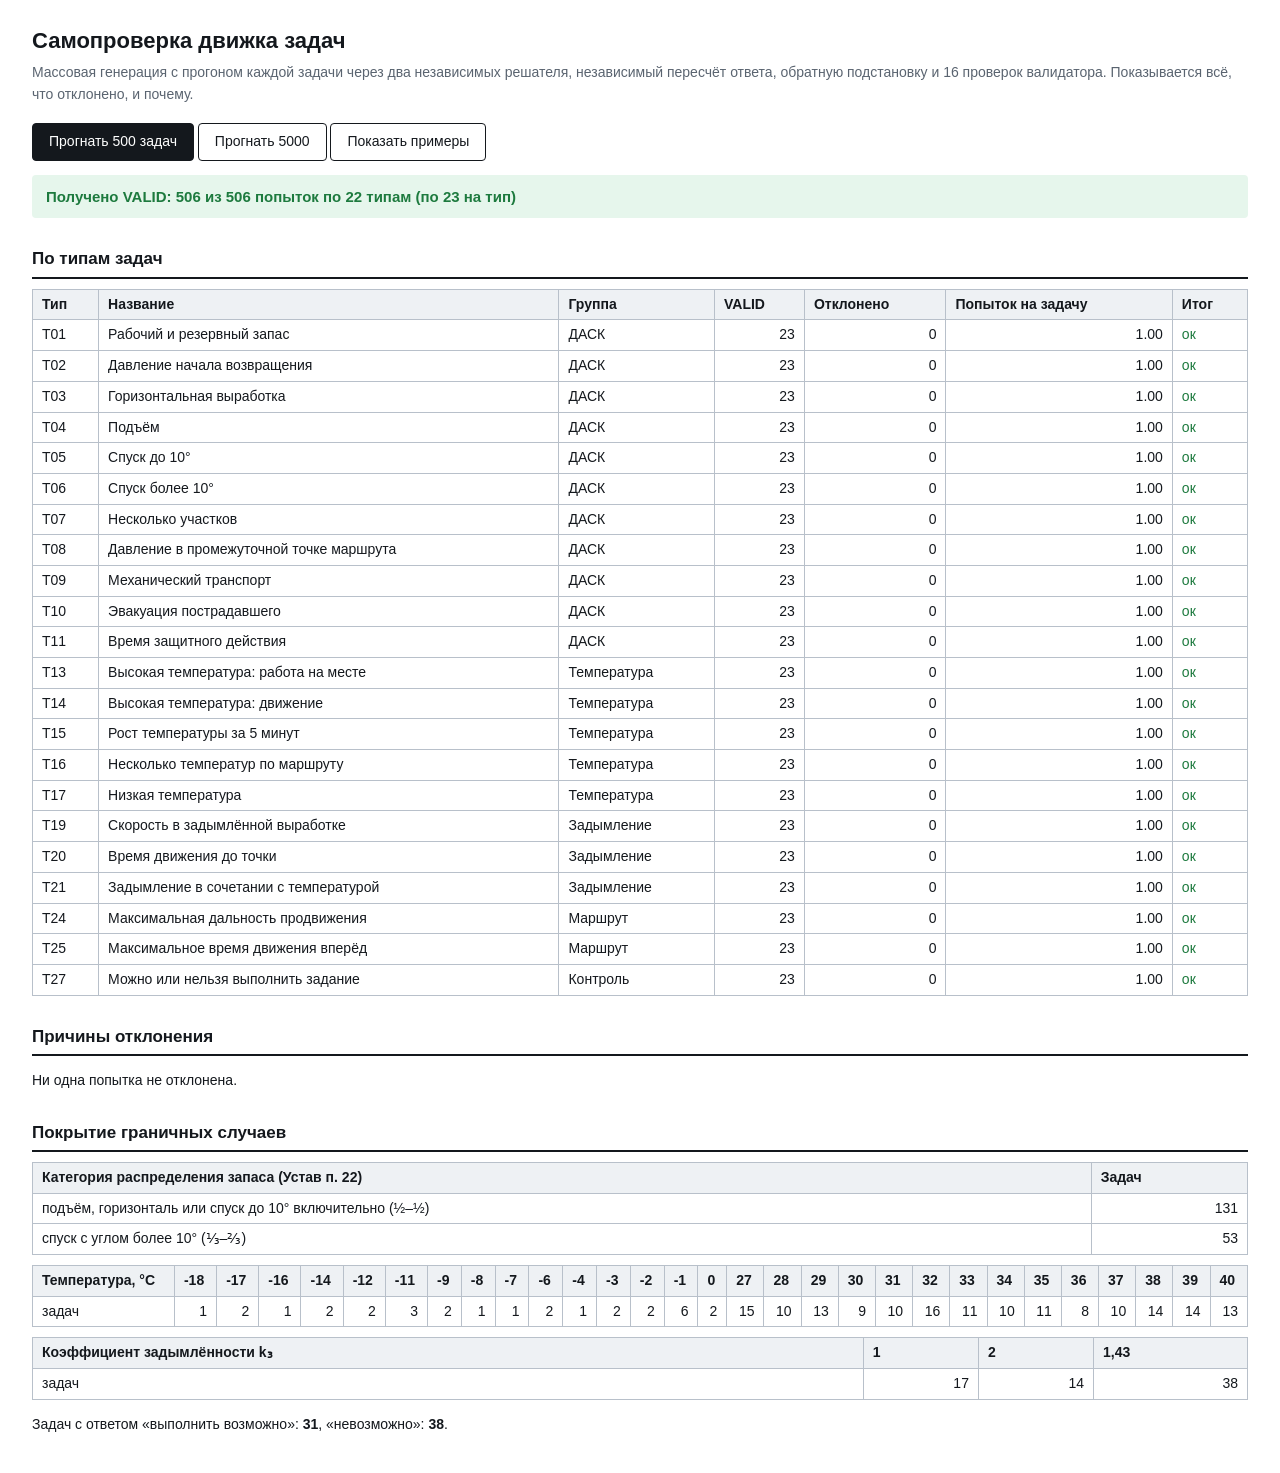
==== check-engine.html @ 29bbd857 "Версия 1.13.0: билеты ВГК — тесты и аттестация спасателей на ГСР - банк билетов ВГК: 10 билетов по 2" ====
<!DOCTYPE html>
<html lang="ru">
<head>
<meta charset="utf-8">
<title>Самопроверка движка задач — ПОГСВ АСС</title>
<style>
  :root { color-scheme: light; }
  body { font: 14px/1.55 "Segoe UI", Arial, sans-serif; margin: 0; padding: 24px 32px; background: #fff; color: #14181d; }
  h1 { font-size: 22px; margin: 0 0 4px; }
  h2 { font-size: 17px; margin: 28px 0 8px; padding-bottom: 4px; border-bottom: 2px solid #14181d; }
  .sub { color: #5a6470; margin: 0 0 18px; }
  button { font: inherit; padding: 7px 16px; border: 1px solid #14181d; background: #14181d; color: #fff; border-radius: 4px; cursor: pointer; }
  button.ghost { background: #fff; color: #14181d; }
  table { border-collapse: collapse; margin: 10px 0; width: 100%; font-variant-numeric: tabular-nums; }
  th, td { border: 1px solid #b8c0ca; padding: 4px 9px; text-align: left; vertical-align: top; }
  th { background: #eef1f4; }
  td.num { text-align: right; }
  .summary { font-size: 15px; font-weight: 700; padding: 10px 14px; margin: 12px 0; border-radius: 4px; }
  .summary.ok { background: #e6f6ec; color: #1d7a3e; }
  .summary.bad { background: #fdeaea; color: #c02020; }
  .pass { color: #1d7a3e; } .fail { color: #c02020; font-weight: 700; }
  .sample { border: 1px solid #d4dae1; border-radius: 6px; padding: 12px 16px; margin: 10px 0; }
  .sample h3 { margin: 0 0 6px; font-size: 14px; }
  .sample .q { margin: 6px 0; }
  .sample ol { margin: 6px 0; padding-left: 22px; }
  .sample li { font-size: 13px; color: #38414c; }
  .ans { font-weight: 700; }
  .scheme { max-width: 100%; height: auto; color: #14181d; }
  .scheme-route { stroke: #c05a12; stroke-width: 3; }
  .scheme-node { fill: #14181d; }
  .scheme-node.is-base { fill: #1d7a3e; }
  .scheme-node.is-target { fill: #c02020; }
  .scheme-len { font: 600 13px "Segoe UI", Arial; fill: #14181d; }
  .scheme-angle { font: 12px "Segoe UI", Arial; fill: #5a6470; }
  .scheme-node-label { font: 12px "Segoe UI", Arial; fill: #38414c; }
  code { background: #f1f3f6; padding: 1px 4px; border-radius: 3px; font-size: 12.5px; }
</style>
</head>
<body>

<h1>Самопроверка движка задач</h1>
<p class="sub">Массовая генерация с прогоном каждой задачи через два независимых решателя, независимый пересчёт ответа, обратную подстановку и <span id="checkCount">все</span> проверок валидатора. Показывается всё, что отклонено, и почему.</p>

<p>
  <button id="run">Прогнать 500 задач</button>
  <button id="run5k" class="ghost">Прогнать 5000</button>
  <button id="samples" class="ghost">Показать примеры</button>
</p>

<div id="out"></div>

<script src="app/config.js?v=1.13.0"></script>
<script src="app/data/normative/sources.js?v=1.13.0"></script>
<script src="app/data/normative/ustav-251.js?v=1.13.0"></script>
<script src="app/data/normative/fnp-520-app6.js?v=1.13.0"></script>
<script src="app/data/normative/fnp-520-app7.js?v=1.13.0"></script>
<script src="app/data/normative/apparatus.js?v=1.13.0"></script>
<script src="app/data/tasks/types.js?v=1.13.0"></script>
<script src="app/data/tasks/ranges.js?v=1.13.0"></script>
<script src="app/engine/rng.js?v=1.13.0"></script>
<script src="app/engine/units.js?v=1.13.0"></script>
<script src="app/engine/solvers/dask.js?v=1.13.0"></script>
<script src="app/engine/solvers/thermal.js?v=1.13.0"></script>
<script src="app/engine/solvers/smoke.js?v=1.13.0"></script>
<script src="app/engine/scheme.js?v=1.13.0"></script>
<script src="app/engine/generator.js?v=1.13.0"></script>
<script src="app/engine/validator.js?v=1.13.0"></script>
<script src="app/engine/pipeline.js?v=1.13.0"></script>
<script>
(function () {
  'use strict';
  var out = document.getElementById('out');
  var G = VGSCH.engine.generator;
  var V = VGSCH.engine.validator;
  var P = VGSCH.engine.pipeline;
  var T = VGSCH.data.taskTypes;
  var U = VGSCH.engine.units;

  function esc(s) { return String(s).replace(/&/g, '&amp;').replace(/</g, '&lt;'); }

  function run(total) {
    out.innerHTML = '';
    var implemented = G.implementedTypes().filter(function (id) {
      var t = T.byId(id); return t && t.status === 'ENABLED';
    });
    var perType = Math.max(1, Math.round(total / implemented.length));

    var stats = {};
    var reasons = {};
    var coverage = { angleCategory: {}, tempRow: {}, k3: {}, feasible: { yes: 0, no: 0 } };
    var errors = [];

    implemented.forEach(function (id) {
      stats[id] = { valid: 0, rejected: 0, attempts: 0, failed: 0 };
      for (var i = 0; i < perType; i++) {
        try {
          var r = P.produceType(id, VGSCH.engine.rng.freshSeed());
          stats[id].valid++;
          stats[id].attempts += r.attempts;
          stats[id].rejected += r.rejected.length;
          r.rejected.forEach(function (rj) {
            var key = rj.reason.split(':')[0];
            reasons[key] = (reasons[key] || 0) + 1;
          });
          record(coverage, r.task);
        } catch (e) {
          stats[id].failed++;
          errors.push(id + ': ' + e.message);
        }
      }
    });

    render(stats, reasons, coverage, errors, implemented, perType);
  }

  function record(cov, task) {
    if (task.solved) {
      var c = task.solved.primary.allocation.category;
      cov.angleCategory[c] = (cov.angleCategory[c] || 0) + 1;
    }
    if (task.inputs.temperaturesC) {
      task.inputs.temperaturesC.forEach(function (t) {
        cov.tempRow[t] = (cov.tempRow[t] || 0) + 1;
      });
    }
    if (task.inputs.visibilityM !== undefined) {
      var k = VGSCH.normative.fnp520app7.smokeCoefficient(task.inputs.visibilityM).value;
      cov.k3[k] = (cov.k3[k] || 0) + 1;
    }
    if (task.answer.type === 'boolean') {
      cov.feasible[task.answer.value ? 'yes' : 'no']++;
    }
  }

  function render(stats, reasons, cov, errors, implemented, perType) {
    var totalValid = 0, totalFailed = 0, totalRejected = 0;
    Object.keys(stats).forEach(function (k) {
      totalValid += stats[k].valid; totalFailed += stats[k].failed; totalRejected += stats[k].rejected;
    });

    var bad = totalFailed > 0 || errors.length > 0;
    out.insertAdjacentHTML('beforeend',
      '<div class="summary ' + (bad ? 'bad' : 'ok') + '">' +
      (bad ? 'Не удалось построить задач: ' + totalFailed
           : 'Получено VALID: ' + totalValid + ' из ' + totalValid + ' попыток по ' +
             implemented.length + ' типам (по ' + perType + ' на тип)') +
      '</div>');

    out.insertAdjacentHTML('beforeend', '<h2>По типам задач</h2>');
    var rows = implemented.map(function (id) {
      var s = stats[id], t = T.byId(id);
      var avg = s.valid ? (s.attempts / s.valid).toFixed(2) : '—';
      return '<tr><td>' + id + '</td><td>' + esc(t.title) + '</td><td>' + esc(t.group) + '</td>' +
             '<td class="num">' + s.valid + '</td>' +
             '<td class="num">' + s.rejected + '</td>' +
             '<td class="num">' + avg + '</td>' +
             '<td class="' + (s.failed ? 'fail' : 'pass') + '">' + (s.failed ? 'отказов: ' + s.failed : 'ок') + '</td></tr>';
    }).join('');
    out.insertAdjacentHTML('beforeend',
      '<table><tr><th>Тип</th><th>Название</th><th>Группа</th><th>VALID</th>' +
      '<th>Отклонено</th><th>Попыток на задачу</th><th>Итог</th></tr>' + rows + '</table>');

    out.insertAdjacentHTML('beforeend', '<h2>Причины отклонения</h2>');
    var rk = Object.keys(reasons).sort(function (a, b) { return reasons[b] - reasons[a]; });
    out.insertAdjacentHTML('beforeend', rk.length
      ? '<table><tr><th>Проверка</th><th>Отклонено</th></tr>' +
        rk.map(function (k) { return '<tr><td>' + esc(k) + '</td><td class="num">' + reasons[k] + '</td></tr>'; }).join('') +
        '</table>'
      : '<p>Ни одна попытка не отклонена.</p>');

    out.insertAdjacentHTML('beforeend', '<h2>Покрытие граничных случаев</h2>');
    var catNames = {
      half_half: 'подъём, горизонталь или спуск до 10° включительно (½–½)',
      third_two_thirds: 'спуск с углом более 10° (⅓–⅔)'
    };
    out.insertAdjacentHTML('beforeend',
      '<table><tr><th>Категория распределения запаса (Устав п. 22)</th><th>Задач</th></tr>' +
      Object.keys(cov.angleCategory).map(function (k) {
        return '<tr><td>' + esc(catNames[k] || k) + '</td><td class="num">' + cov.angleCategory[k] + '</td></tr>';
      }).join('') + '</table>');

    var tempKeys = Object.keys(cov.tempRow).map(Number).sort(function (a, b) { return a - b; });
    out.insertAdjacentHTML('beforeend',
      '<table><tr><th>Температура, °C</th>' + tempKeys.map(function (k) { return '<th>' + k + '</th>'; }).join('') + '</tr>' +
      '<tr><td>задач</td>' + tempKeys.map(function (k) { return '<td class="num">' + cov.tempRow[k] + '</td>'; }).join('') + '</tr></table>');

    var kKeys = Object.keys(cov.k3);
    out.insertAdjacentHTML('beforeend',
      '<table><tr><th>Коэффициент задымлённости k₃</th>' + kKeys.map(function (k) { return '<th>' + String(k).replace('.', ',') + '</th>'; }).join('') + '</tr>' +
      '<tr><td>задач</td>' + kKeys.map(function (k) { return '<td class="num">' + cov.k3[k] + '</td>'; }).join('') + '</tr></table>');

    out.insertAdjacentHTML('beforeend',
      '<p>Задач с ответом «выполнить возможно»: <b>' + cov.feasible.yes +
      '</b>, «невозможно»: <b>' + cov.feasible.no + '</b>.</p>');

    if (errors.length) {
      out.insertAdjacentHTML('beforeend', '<h2>Отказы генерации</h2><ul>' +
        errors.slice(0, 20).map(function (e) { return '<li class="fail">' + esc(e) + '</li>'; }).join('') + '</ul>');
    }
  }

  function showSamples() {
    out.innerHTML = '<h2>Примеры задач</h2>';
    var implemented = G.implementedTypes().filter(function (id) {
      var t = T.byId(id); return t && t.status === 'ENABLED';
    });
    implemented.forEach(function (id) {
      var t;
      try { t = P.produceType(id, VGSCH.engine.rng.freshSeed()).task; }
      catch (e) { out.insertAdjacentHTML('beforeend', '<p class="fail">' + id + ': ' + esc(e.message) + '</p>'); return; }

      var ans = t.answer.type === 'numeric'
        ? U.fmt(t.answer.value, t.answer.decimals) + ' ' + t.answer.unit
        : t.answer.options.filter(function (o) { return o.value === t.answer.value; })[0].label;

      var html = '<div class="sample"><h3>' + t.task_id + ' · ' + esc(T.byId(id).title) +
                 ' · <span class="pass">' + t.validation.status + '</span></h3>' +
                 '<div class="q">' + esc(t.question) + '</div>';
      if (t.scheme && t.scheme.required) html += VGSCH.engine.scheme.render(t);
      html += '<div class="ans">Ответ: ' + esc(ans) + '</div><ol>' +
              t.solution_steps.map(function (s) {
                return '<li>' + esc(s.label) + ': ' + esc(s.value) +
                       (s.point ? ' <code>' + esc(s.point) + '</code>' : '') + '</li>';
              }).join('') + '</ol>' +
              '<div style="font-size:12px;color:#5a6470">Основание: ' +
              t.normative_basis.map(function (b) { return esc(b.document + ', ' + b.point); }).join('; ') +
              ' · seed ' + t.seed + '</div></div>';
      out.insertAdjacentHTML('beforeend', html);
    });
  }

  document.getElementById('checkCount').textContent = V.CHECKS.length;
  document.getElementById('run').onclick = function () { run(500); };
  document.getElementById('run5k').onclick = function () { run(5000); };
  document.getElementById('samples').onclick = showSamples;
  run(500);
})();
</script>
</body>
</html>
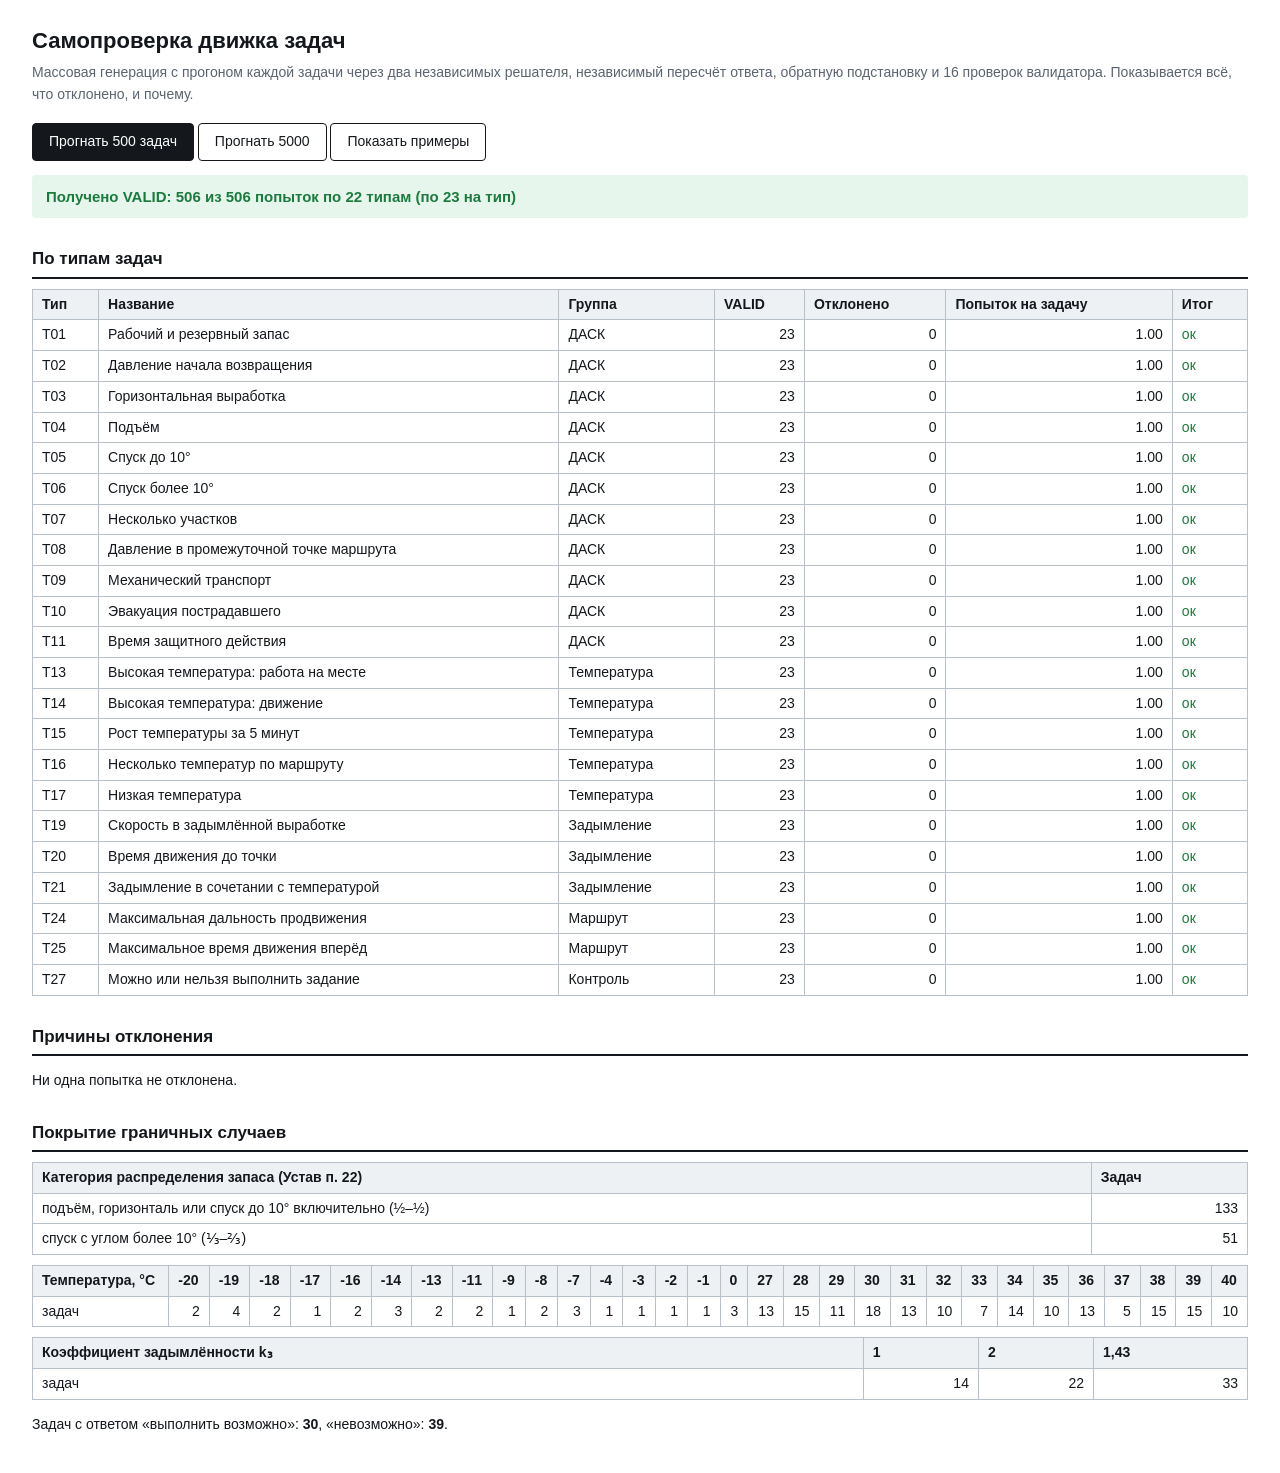
==== commit ffa391ba: "Версия 1.14.3: правки по списку — карточки, протокол, кнопки «назад» - на главной «Экзамен» и «Тесты" ====
--- a/check-engine.html
+++ b/check-engine.html
@@ -49,23 +49,23 @@
 
 <div id="out"></div>
 
-<script src="app/config.js?v=1.13.0"></script>
-<script src="app/data/normative/sources.js?v=1.13.0"></script>
-<script src="app/data/normative/ustav-251.js?v=1.13.0"></script>
-<script src="app/data/normative/fnp-520-app6.js?v=1.13.0"></script>
-<script src="app/data/normative/fnp-520-app7.js?v=1.13.0"></script>
-<script src="app/data/normative/apparatus.js?v=1.13.0"></script>
-<script src="app/data/tasks/types.js?v=1.13.0"></script>
-<script src="app/data/tasks/ranges.js?v=1.13.0"></script>
-<script src="app/engine/rng.js?v=1.13.0"></script>
-<script src="app/engine/units.js?v=1.13.0"></script>
-<script src="app/engine/solvers/dask.js?v=1.13.0"></script>
-<script src="app/engine/solvers/thermal.js?v=1.13.0"></script>
-<script src="app/engine/solvers/smoke.js?v=1.13.0"></script>
-<script src="app/engine/scheme.js?v=1.13.0"></script>
-<script src="app/engine/generator.js?v=1.13.0"></script>
-<script src="app/engine/validator.js?v=1.13.0"></script>
-<script src="app/engine/pipeline.js?v=1.13.0"></script>
+<script src="app/config.js?v=1.14.3"></script>
+<script src="app/data/normative/sources.js?v=1.14.3"></script>
+<script src="app/data/normative/ustav-251.js?v=1.14.3"></script>
+<script src="app/data/normative/fnp-520-app6.js?v=1.14.3"></script>
+<script src="app/data/normative/fnp-520-app7.js?v=1.14.3"></script>
+<script src="app/data/normative/apparatus.js?v=1.14.3"></script>
+<script src="app/data/tasks/types.js?v=1.14.3"></script>
+<script src="app/data/tasks/ranges.js?v=1.14.3"></script>
+<script src="app/engine/rng.js?v=1.14.3"></script>
+<script src="app/engine/units.js?v=1.14.3"></script>
+<script src="app/engine/solvers/dask.js?v=1.14.3"></script>
+<script src="app/engine/solvers/thermal.js?v=1.14.3"></script>
+<script src="app/engine/solvers/smoke.js?v=1.14.3"></script>
+<script src="app/engine/scheme.js?v=1.14.3"></script>
+<script src="app/engine/generator.js?v=1.14.3"></script>
+<script src="app/engine/validator.js?v=1.14.3"></script>
+<script src="app/engine/pipeline.js?v=1.14.3"></script>
 <script>
 (function () {
   'use strict';
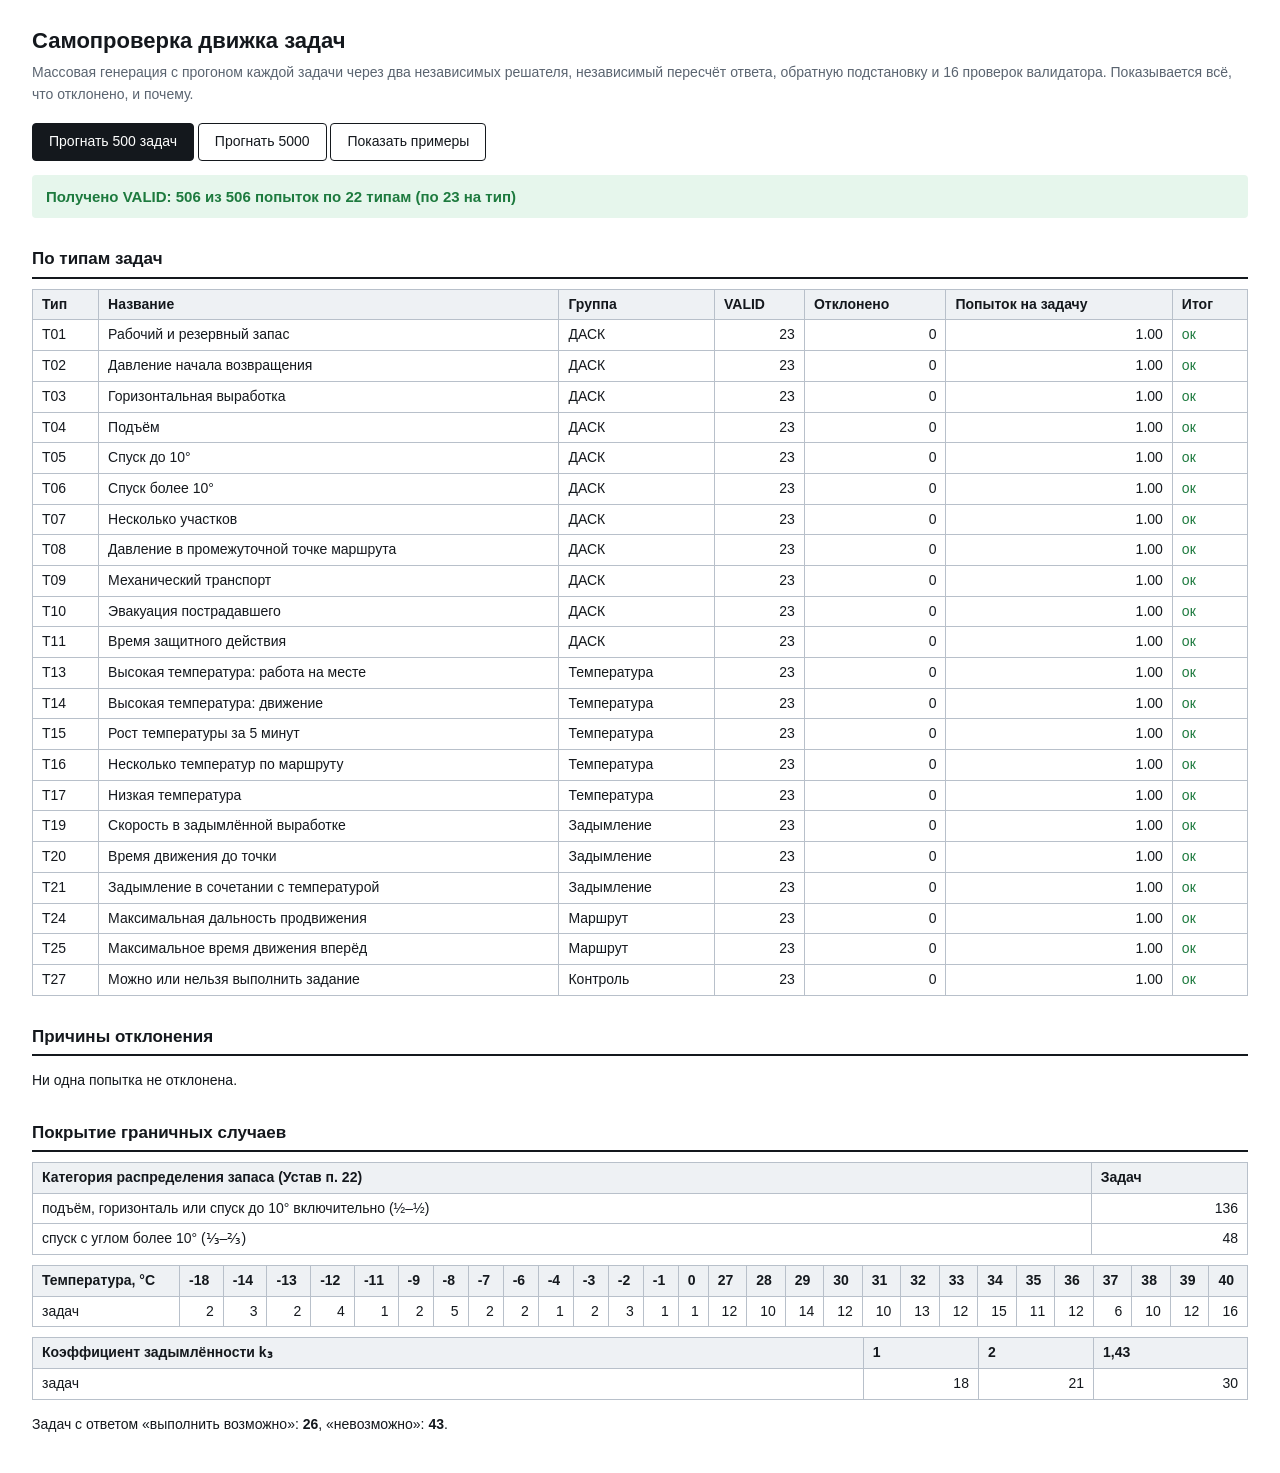
==== commit d6bc93e4: "Версия 1.15.3: вычитка банка вопросов ВГК Правка только орфографии, пунктуации и оформления. Смысл в" ====
--- a/check-engine.html
+++ b/check-engine.html
@@ -49,23 +49,23 @@
 
 <div id="out"></div>
 
-<script src="app/config.js?v=1.14.3"></script>
-<script src="app/data/normative/sources.js?v=1.14.3"></script>
-<script src="app/data/normative/ustav-251.js?v=1.14.3"></script>
-<script src="app/data/normative/fnp-520-app6.js?v=1.14.3"></script>
-<script src="app/data/normative/fnp-520-app7.js?v=1.14.3"></script>
-<script src="app/data/normative/apparatus.js?v=1.14.3"></script>
-<script src="app/data/tasks/types.js?v=1.14.3"></script>
-<script src="app/data/tasks/ranges.js?v=1.14.3"></script>
-<script src="app/engine/rng.js?v=1.14.3"></script>
-<script src="app/engine/units.js?v=1.14.3"></script>
-<script src="app/engine/solvers/dask.js?v=1.14.3"></script>
-<script src="app/engine/solvers/thermal.js?v=1.14.3"></script>
-<script src="app/engine/solvers/smoke.js?v=1.14.3"></script>
-<script src="app/engine/scheme.js?v=1.14.3"></script>
-<script src="app/engine/generator.js?v=1.14.3"></script>
-<script src="app/engine/validator.js?v=1.14.3"></script>
-<script src="app/engine/pipeline.js?v=1.14.3"></script>
+<script src="app/config.js?v=1.15.3"></script>
+<script src="app/data/normative/sources.js?v=1.15.3"></script>
+<script src="app/data/normative/ustav-251.js?v=1.15.3"></script>
+<script src="app/data/normative/fnp-520-app6.js?v=1.15.3"></script>
+<script src="app/data/normative/fnp-520-app7.js?v=1.15.3"></script>
+<script src="app/data/normative/apparatus.js?v=1.15.3"></script>
+<script src="app/data/tasks/types.js?v=1.15.3"></script>
+<script src="app/data/tasks/ranges.js?v=1.15.3"></script>
+<script src="app/engine/rng.js?v=1.15.3"></script>
+<script src="app/engine/units.js?v=1.15.3"></script>
+<script src="app/engine/solvers/dask.js?v=1.15.3"></script>
+<script src="app/engine/solvers/thermal.js?v=1.15.3"></script>
+<script src="app/engine/solvers/smoke.js?v=1.15.3"></script>
+<script src="app/engine/scheme.js?v=1.15.3"></script>
+<script src="app/engine/generator.js?v=1.15.3"></script>
+<script src="app/engine/validator.js?v=1.15.3"></script>
+<script src="app/engine/pipeline.js?v=1.15.3"></script>
 <script>
 (function () {
   'use strict';
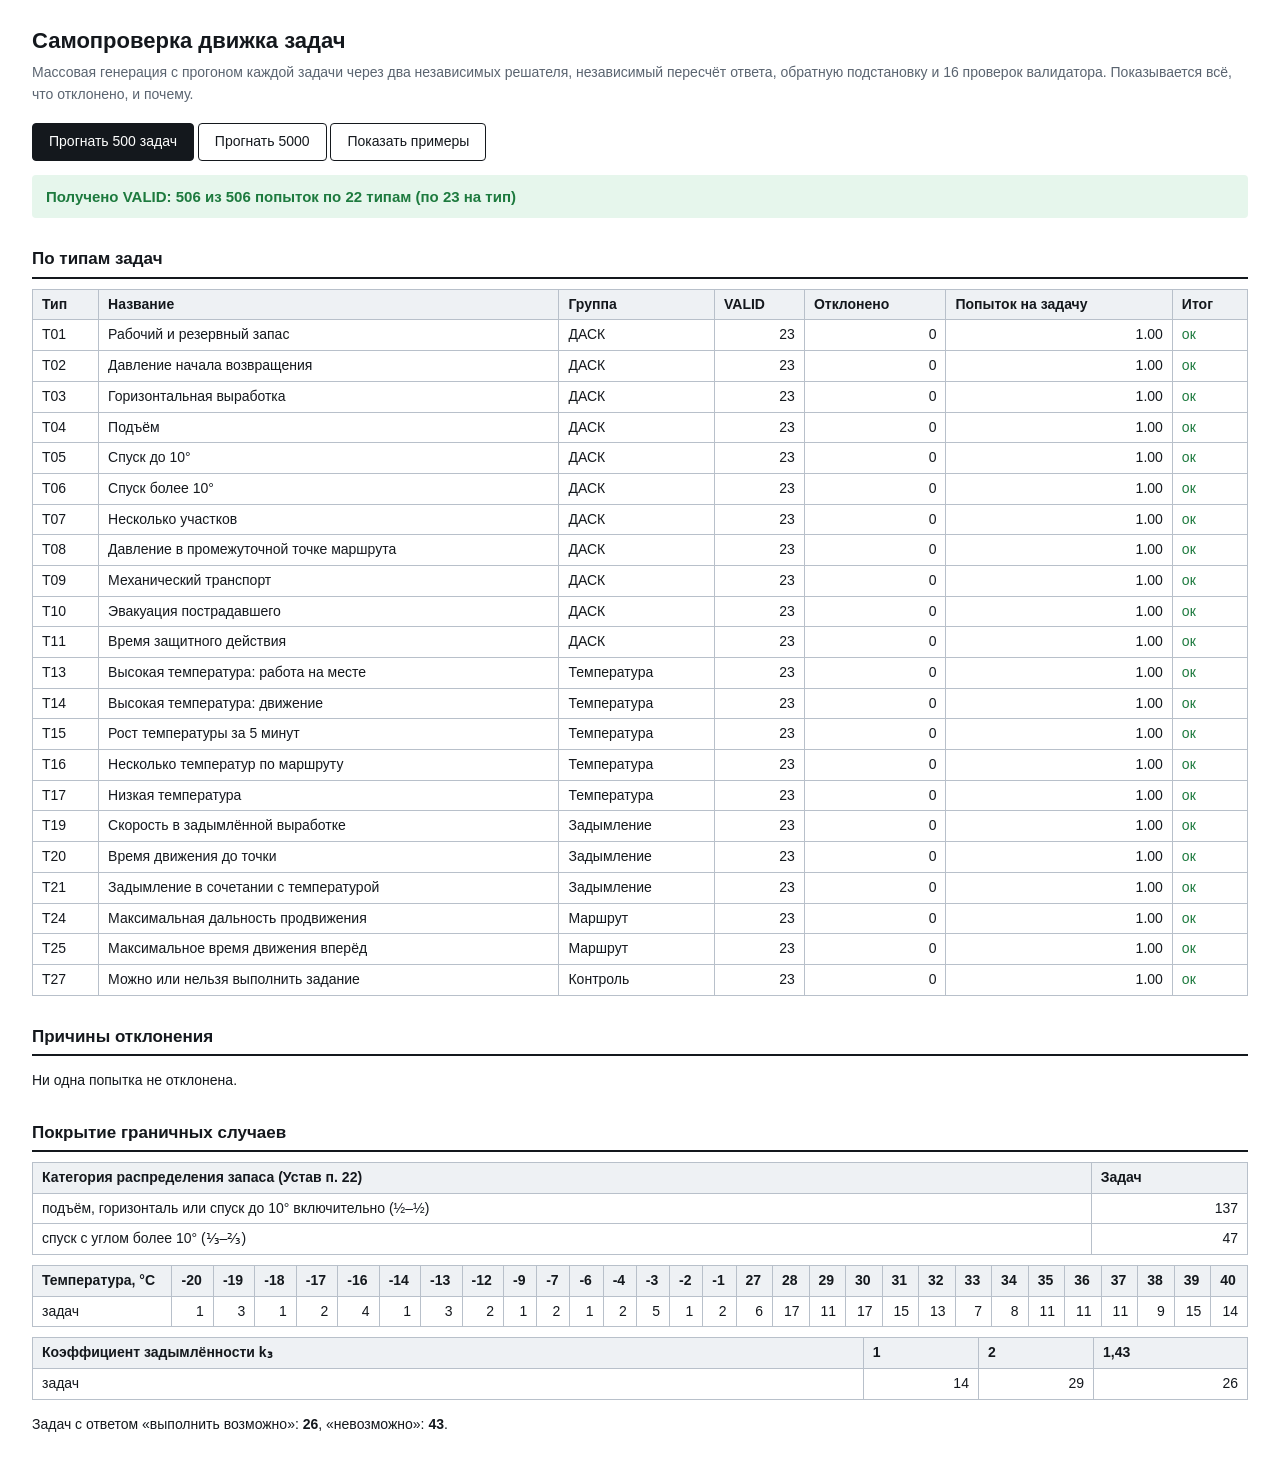
==== commit 2fb73d7c: "Версия 1.16.0: новая иконка, ускорение загрузки, подписи в протоколе - иконка приложения заменена на" ====
--- a/check-engine.html
+++ b/check-engine.html
@@ -49,23 +49,23 @@
 
 <div id="out"></div>
 
-<script src="app/config.js?v=1.15.3"></script>
-<script src="app/data/normative/sources.js?v=1.15.3"></script>
-<script src="app/data/normative/ustav-251.js?v=1.15.3"></script>
-<script src="app/data/normative/fnp-520-app6.js?v=1.15.3"></script>
-<script src="app/data/normative/fnp-520-app7.js?v=1.15.3"></script>
-<script src="app/data/normative/apparatus.js?v=1.15.3"></script>
-<script src="app/data/tasks/types.js?v=1.15.3"></script>
-<script src="app/data/tasks/ranges.js?v=1.15.3"></script>
-<script src="app/engine/rng.js?v=1.15.3"></script>
-<script src="app/engine/units.js?v=1.15.3"></script>
-<script src="app/engine/solvers/dask.js?v=1.15.3"></script>
-<script src="app/engine/solvers/thermal.js?v=1.15.3"></script>
-<script src="app/engine/solvers/smoke.js?v=1.15.3"></script>
-<script src="app/engine/scheme.js?v=1.15.3"></script>
-<script src="app/engine/generator.js?v=1.15.3"></script>
-<script src="app/engine/validator.js?v=1.15.3"></script>
-<script src="app/engine/pipeline.js?v=1.15.3"></script>
+<script src="app/config.js?v=1.16.0"></script>
+<script src="app/data/normative/sources.js?v=1.16.0"></script>
+<script src="app/data/normative/ustav-251.js?v=1.16.0"></script>
+<script src="app/data/normative/fnp-520-app6.js?v=1.16.0"></script>
+<script src="app/data/normative/fnp-520-app7.js?v=1.16.0"></script>
+<script src="app/data/normative/apparatus.js?v=1.16.0"></script>
+<script src="app/data/tasks/types.js?v=1.16.0"></script>
+<script src="app/data/tasks/ranges.js?v=1.16.0"></script>
+<script src="app/engine/rng.js?v=1.16.0"></script>
+<script src="app/engine/units.js?v=1.16.0"></script>
+<script src="app/engine/solvers/dask.js?v=1.16.0"></script>
+<script src="app/engine/solvers/thermal.js?v=1.16.0"></script>
+<script src="app/engine/solvers/smoke.js?v=1.16.0"></script>
+<script src="app/engine/scheme.js?v=1.16.0"></script>
+<script src="app/engine/generator.js?v=1.16.0"></script>
+<script src="app/engine/validator.js?v=1.16.0"></script>
+<script src="app/engine/pipeline.js?v=1.16.0"></script>
 <script>
 (function () {
   'use strict';
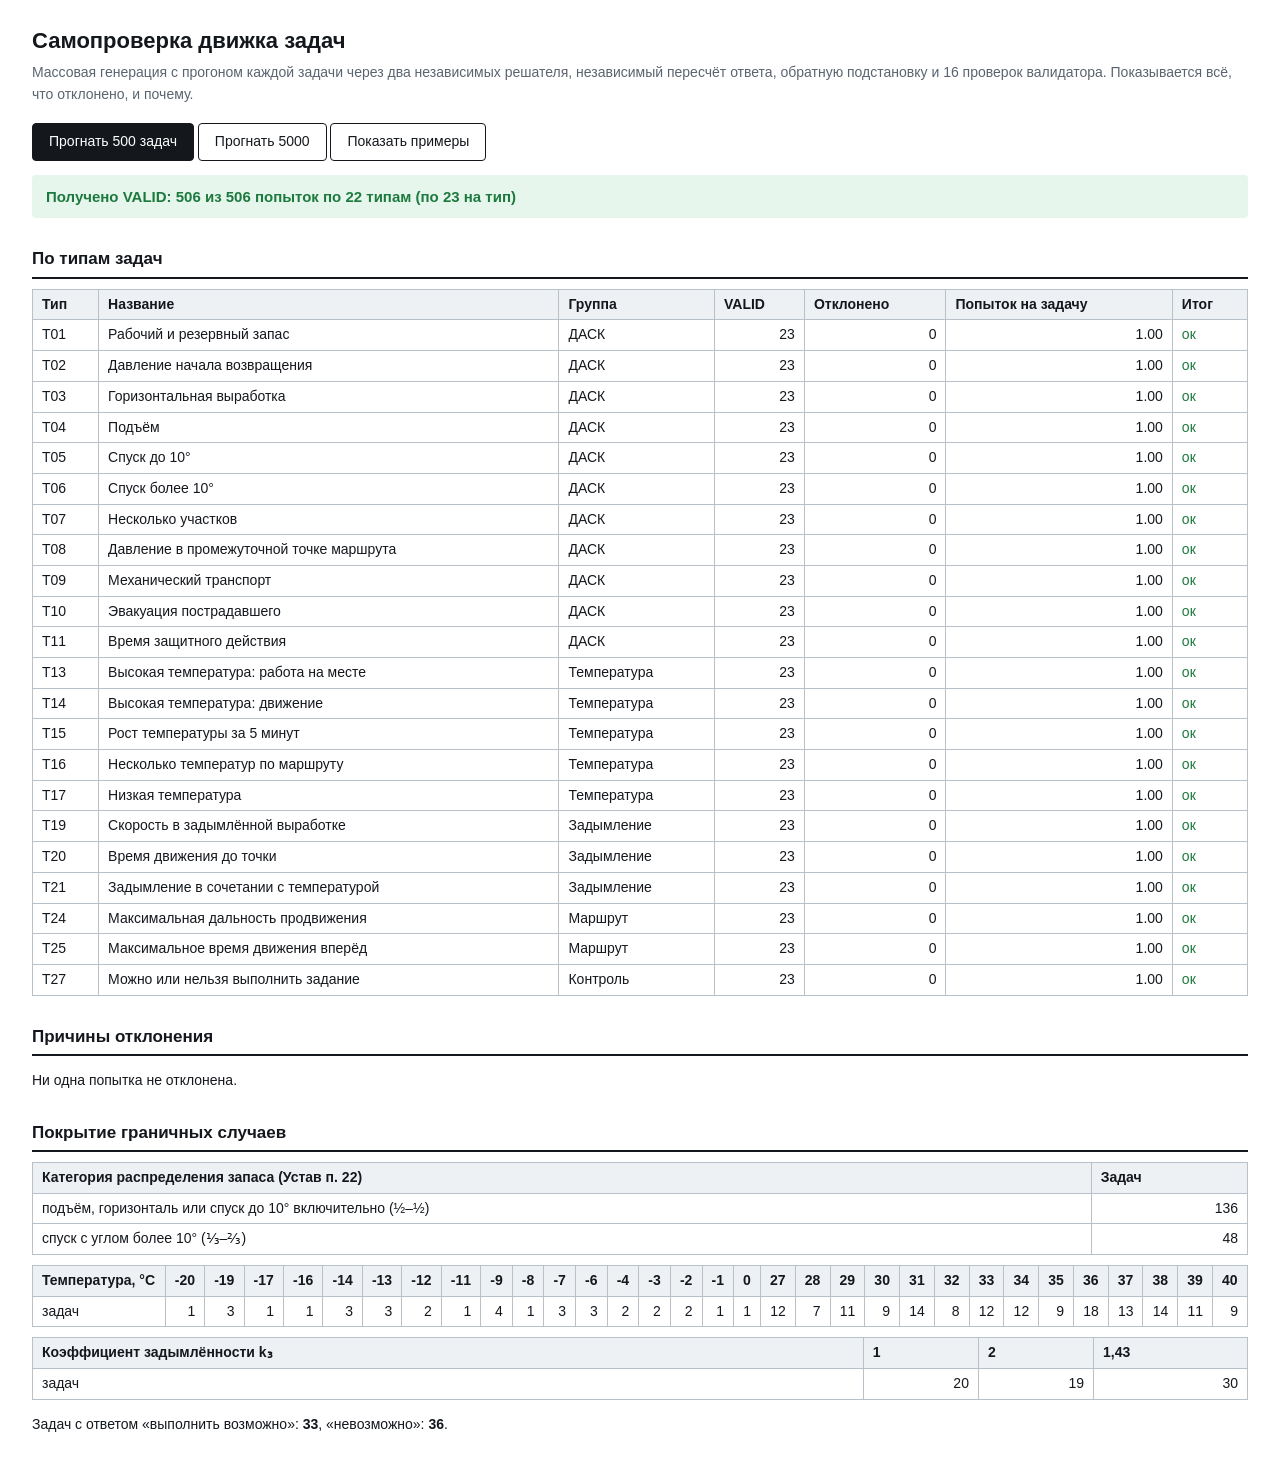
==== commit e6daf095: "Версия 1.16.2: согласованные правки верных ответов в билетах ВГК - В10-1 «Постоянная подача кислород" ====
--- a/check-engine.html
+++ b/check-engine.html
@@ -49,23 +49,23 @@
 
 <div id="out"></div>
 
-<script src="app/config.js?v=1.16.0"></script>
-<script src="app/data/normative/sources.js?v=1.16.0"></script>
-<script src="app/data/normative/ustav-251.js?v=1.16.0"></script>
-<script src="app/data/normative/fnp-520-app6.js?v=1.16.0"></script>
-<script src="app/data/normative/fnp-520-app7.js?v=1.16.0"></script>
-<script src="app/data/normative/apparatus.js?v=1.16.0"></script>
-<script src="app/data/tasks/types.js?v=1.16.0"></script>
-<script src="app/data/tasks/ranges.js?v=1.16.0"></script>
-<script src="app/engine/rng.js?v=1.16.0"></script>
-<script src="app/engine/units.js?v=1.16.0"></script>
-<script src="app/engine/solvers/dask.js?v=1.16.0"></script>
-<script src="app/engine/solvers/thermal.js?v=1.16.0"></script>
-<script src="app/engine/solvers/smoke.js?v=1.16.0"></script>
-<script src="app/engine/scheme.js?v=1.16.0"></script>
-<script src="app/engine/generator.js?v=1.16.0"></script>
-<script src="app/engine/validator.js?v=1.16.0"></script>
-<script src="app/engine/pipeline.js?v=1.16.0"></script>
+<script src="app/config.js?v=1.16.2"></script>
+<script src="app/data/normative/sources.js?v=1.16.2"></script>
+<script src="app/data/normative/ustav-251.js?v=1.16.2"></script>
+<script src="app/data/normative/fnp-520-app6.js?v=1.16.2"></script>
+<script src="app/data/normative/fnp-520-app7.js?v=1.16.2"></script>
+<script src="app/data/normative/apparatus.js?v=1.16.2"></script>
+<script src="app/data/tasks/types.js?v=1.16.2"></script>
+<script src="app/data/tasks/ranges.js?v=1.16.2"></script>
+<script src="app/engine/rng.js?v=1.16.2"></script>
+<script src="app/engine/units.js?v=1.16.2"></script>
+<script src="app/engine/solvers/dask.js?v=1.16.2"></script>
+<script src="app/engine/solvers/thermal.js?v=1.16.2"></script>
+<script src="app/engine/solvers/smoke.js?v=1.16.2"></script>
+<script src="app/engine/scheme.js?v=1.16.2"></script>
+<script src="app/engine/generator.js?v=1.16.2"></script>
+<script src="app/engine/validator.js?v=1.16.2"></script>
+<script src="app/engine/pipeline.js?v=1.16.2"></script>
 <script>
 (function () {
   'use strict';
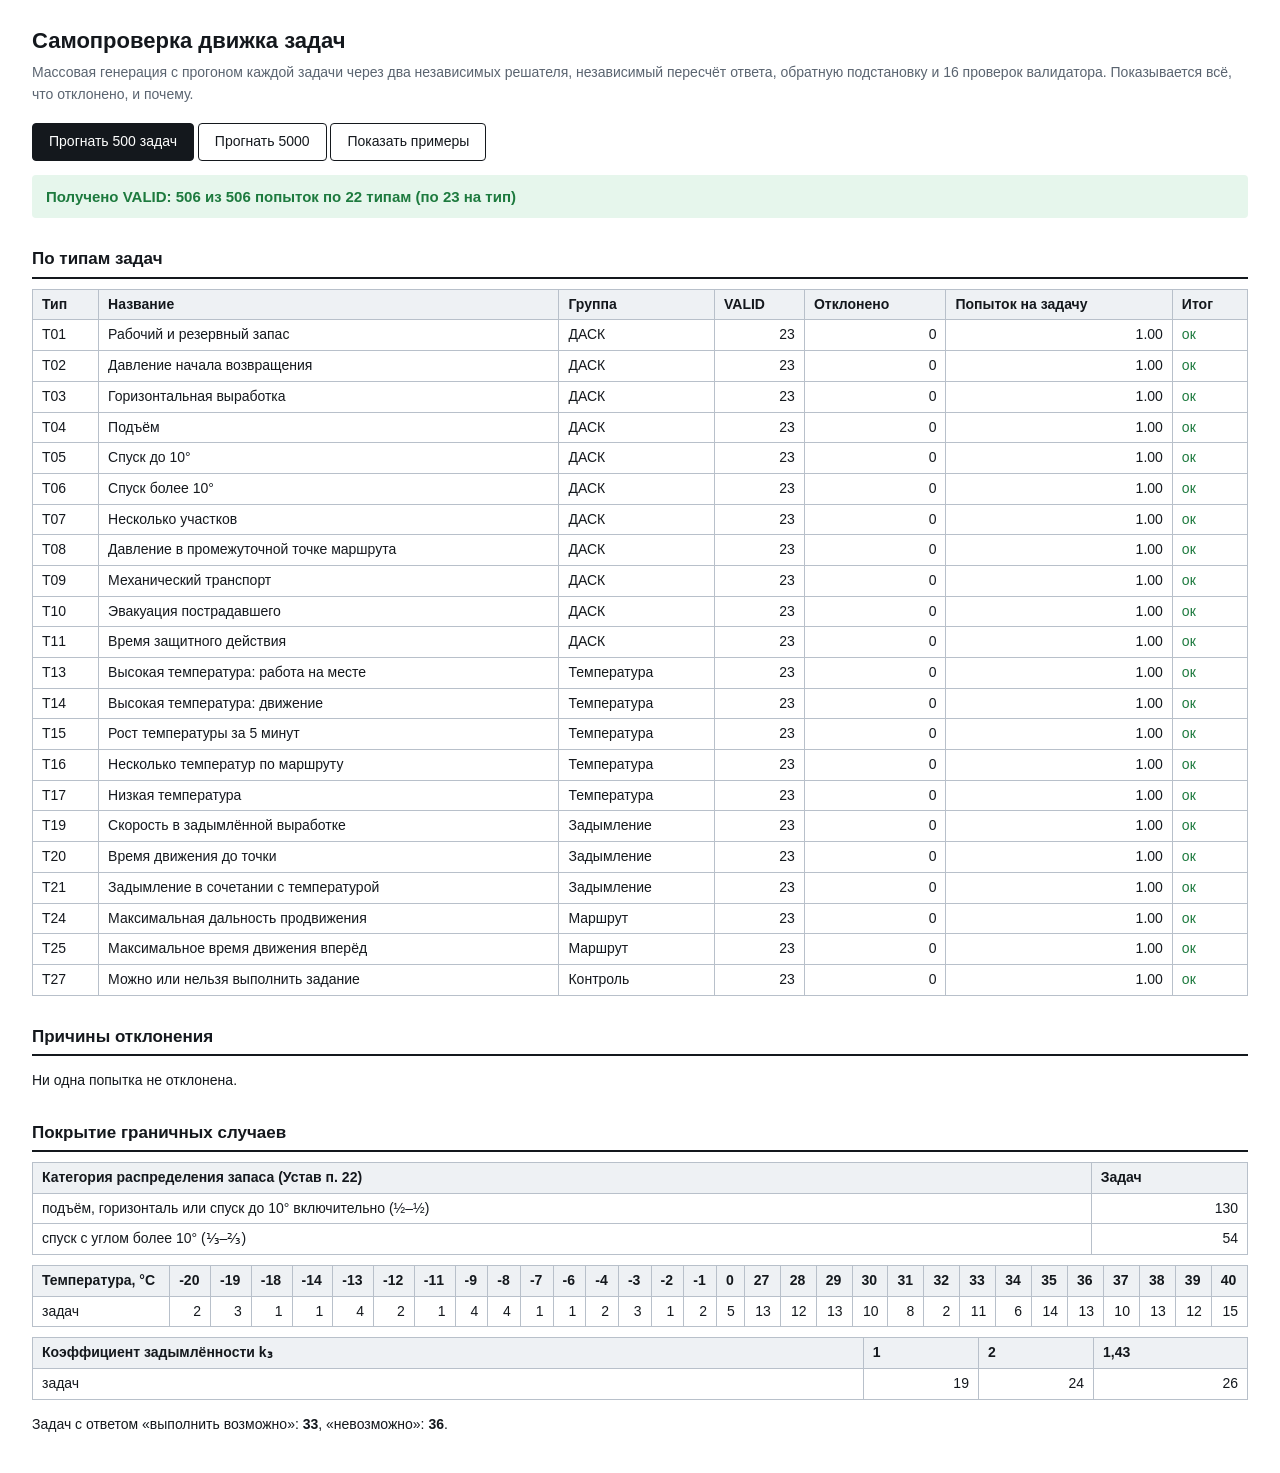
==== commit d9cd7550: "Версия 1.17.3: текст главного экрана к нижнему краю, рабочая кнопка установки - на компьютере весь т" ====
--- a/check-engine.html
+++ b/check-engine.html
@@ -49,23 +49,23 @@
 
 <div id="out"></div>
 
-<script src="app/config.js?v=1.16.2"></script>
-<script src="app/data/normative/sources.js?v=1.16.2"></script>
-<script src="app/data/normative/ustav-251.js?v=1.16.2"></script>
-<script src="app/data/normative/fnp-520-app6.js?v=1.16.2"></script>
-<script src="app/data/normative/fnp-520-app7.js?v=1.16.2"></script>
-<script src="app/data/normative/apparatus.js?v=1.16.2"></script>
-<script src="app/data/tasks/types.js?v=1.16.2"></script>
-<script src="app/data/tasks/ranges.js?v=1.16.2"></script>
-<script src="app/engine/rng.js?v=1.16.2"></script>
-<script src="app/engine/units.js?v=1.16.2"></script>
-<script src="app/engine/solvers/dask.js?v=1.16.2"></script>
-<script src="app/engine/solvers/thermal.js?v=1.16.2"></script>
-<script src="app/engine/solvers/smoke.js?v=1.16.2"></script>
-<script src="app/engine/scheme.js?v=1.16.2"></script>
-<script src="app/engine/generator.js?v=1.16.2"></script>
-<script src="app/engine/validator.js?v=1.16.2"></script>
-<script src="app/engine/pipeline.js?v=1.16.2"></script>
+<script src="app/config.js?v=1.17.3"></script>
+<script src="app/data/normative/sources.js?v=1.17.3"></script>
+<script src="app/data/normative/ustav-251.js?v=1.17.3"></script>
+<script src="app/data/normative/fnp-520-app6.js?v=1.17.3"></script>
+<script src="app/data/normative/fnp-520-app7.js?v=1.17.3"></script>
+<script src="app/data/normative/apparatus.js?v=1.17.3"></script>
+<script src="app/data/tasks/types.js?v=1.17.3"></script>
+<script src="app/data/tasks/ranges.js?v=1.17.3"></script>
+<script src="app/engine/rng.js?v=1.17.3"></script>
+<script src="app/engine/units.js?v=1.17.3"></script>
+<script src="app/engine/solvers/dask.js?v=1.17.3"></script>
+<script src="app/engine/solvers/thermal.js?v=1.17.3"></script>
+<script src="app/engine/solvers/smoke.js?v=1.17.3"></script>
+<script src="app/engine/scheme.js?v=1.17.3"></script>
+<script src="app/engine/generator.js?v=1.17.3"></script>
+<script src="app/engine/validator.js?v=1.17.3"></script>
+<script src="app/engine/pipeline.js?v=1.17.3"></script>
 <script>
 (function () {
   'use strict';
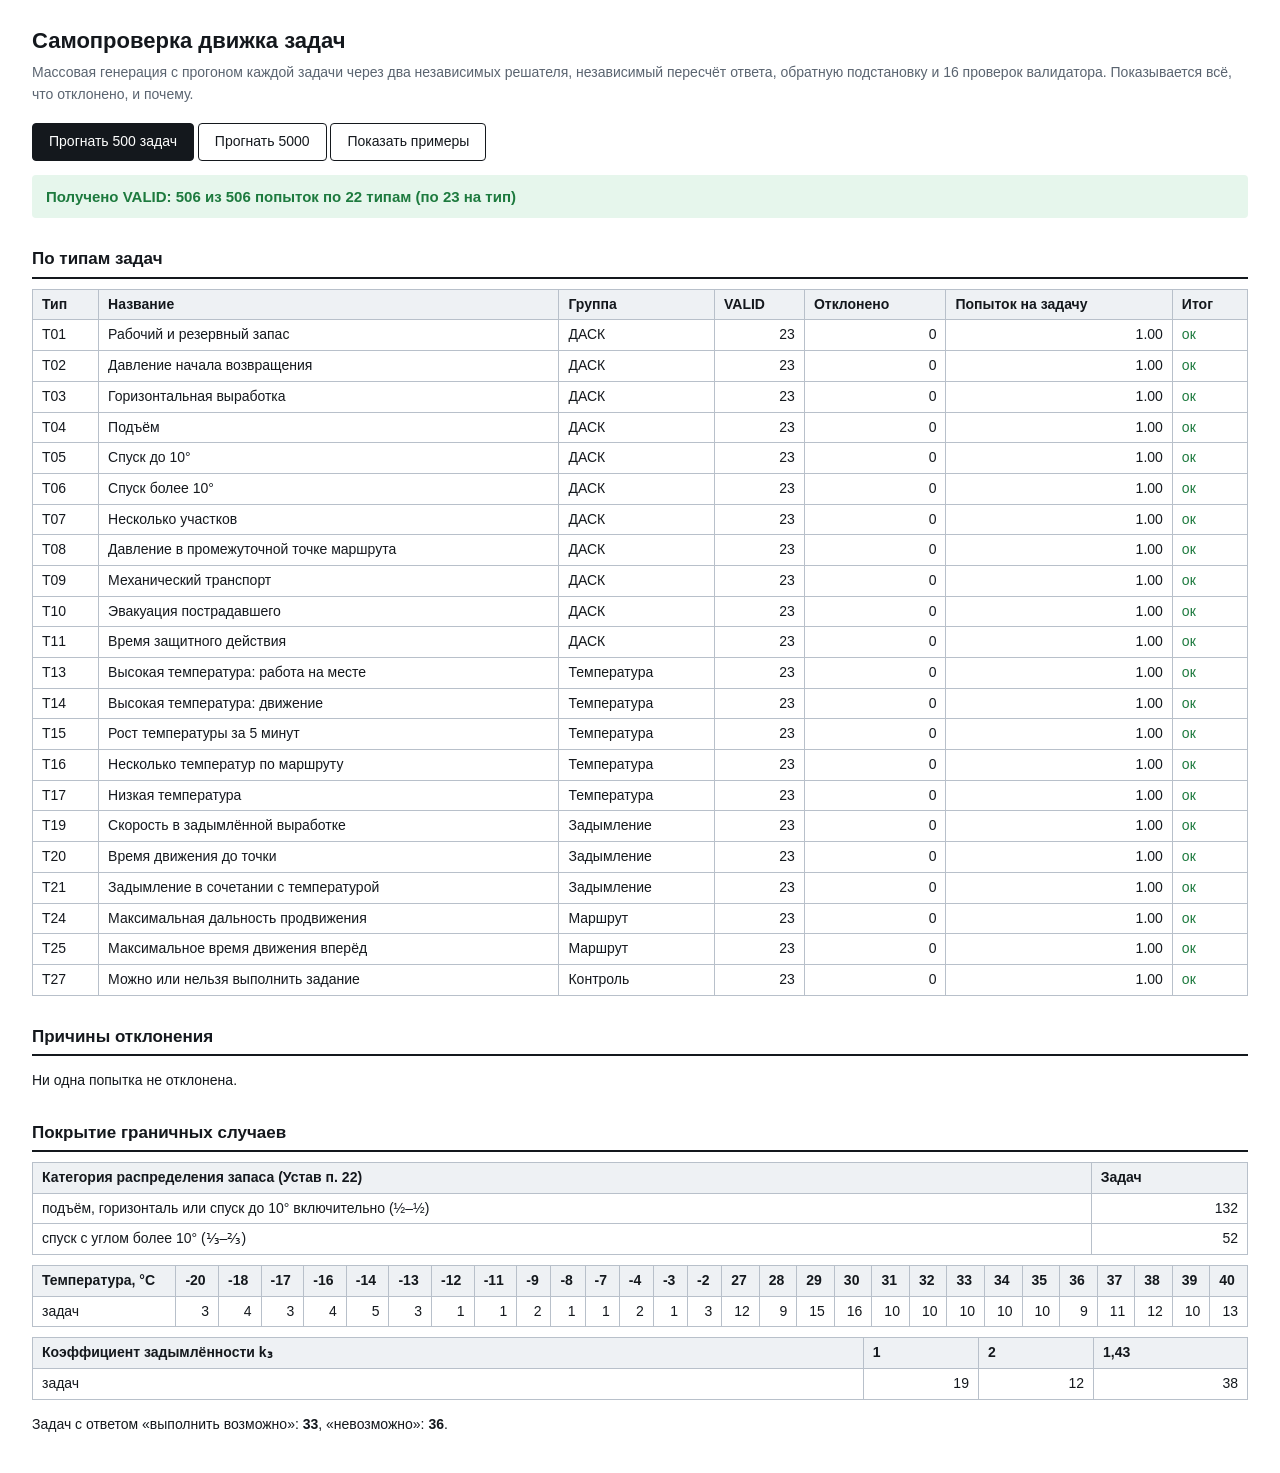
==== commit ac1a1216: "Версия 1.18.1: значки в PNG, QR для передачи ссылки, текст к низу на телефоне - значки приложения пе" ====
--- a/check-engine.html
+++ b/check-engine.html
@@ -49,23 +49,23 @@
 
 <div id="out"></div>
 
-<script src="app/config.js?v=1.17.3"></script>
-<script src="app/data/normative/sources.js?v=1.17.3"></script>
-<script src="app/data/normative/ustav-251.js?v=1.17.3"></script>
-<script src="app/data/normative/fnp-520-app6.js?v=1.17.3"></script>
-<script src="app/data/normative/fnp-520-app7.js?v=1.17.3"></script>
-<script src="app/data/normative/apparatus.js?v=1.17.3"></script>
-<script src="app/data/tasks/types.js?v=1.17.3"></script>
-<script src="app/data/tasks/ranges.js?v=1.17.3"></script>
-<script src="app/engine/rng.js?v=1.17.3"></script>
-<script src="app/engine/units.js?v=1.17.3"></script>
-<script src="app/engine/solvers/dask.js?v=1.17.3"></script>
-<script src="app/engine/solvers/thermal.js?v=1.17.3"></script>
-<script src="app/engine/solvers/smoke.js?v=1.17.3"></script>
-<script src="app/engine/scheme.js?v=1.17.3"></script>
-<script src="app/engine/generator.js?v=1.17.3"></script>
-<script src="app/engine/validator.js?v=1.17.3"></script>
-<script src="app/engine/pipeline.js?v=1.17.3"></script>
+<script src="app/config.js?v=1.18.1"></script>
+<script src="app/data/normative/sources.js?v=1.18.1"></script>
+<script src="app/data/normative/ustav-251.js?v=1.18.1"></script>
+<script src="app/data/normative/fnp-520-app6.js?v=1.18.1"></script>
+<script src="app/data/normative/fnp-520-app7.js?v=1.18.1"></script>
+<script src="app/data/normative/apparatus.js?v=1.18.1"></script>
+<script src="app/data/tasks/types.js?v=1.18.1"></script>
+<script src="app/data/tasks/ranges.js?v=1.18.1"></script>
+<script src="app/engine/rng.js?v=1.18.1"></script>
+<script src="app/engine/units.js?v=1.18.1"></script>
+<script src="app/engine/solvers/dask.js?v=1.18.1"></script>
+<script src="app/engine/solvers/thermal.js?v=1.18.1"></script>
+<script src="app/engine/solvers/smoke.js?v=1.18.1"></script>
+<script src="app/engine/scheme.js?v=1.18.1"></script>
+<script src="app/engine/generator.js?v=1.18.1"></script>
+<script src="app/engine/validator.js?v=1.18.1"></script>
+<script src="app/engine/pipeline.js?v=1.18.1"></script>
 <script>
 (function () {
   'use strict';
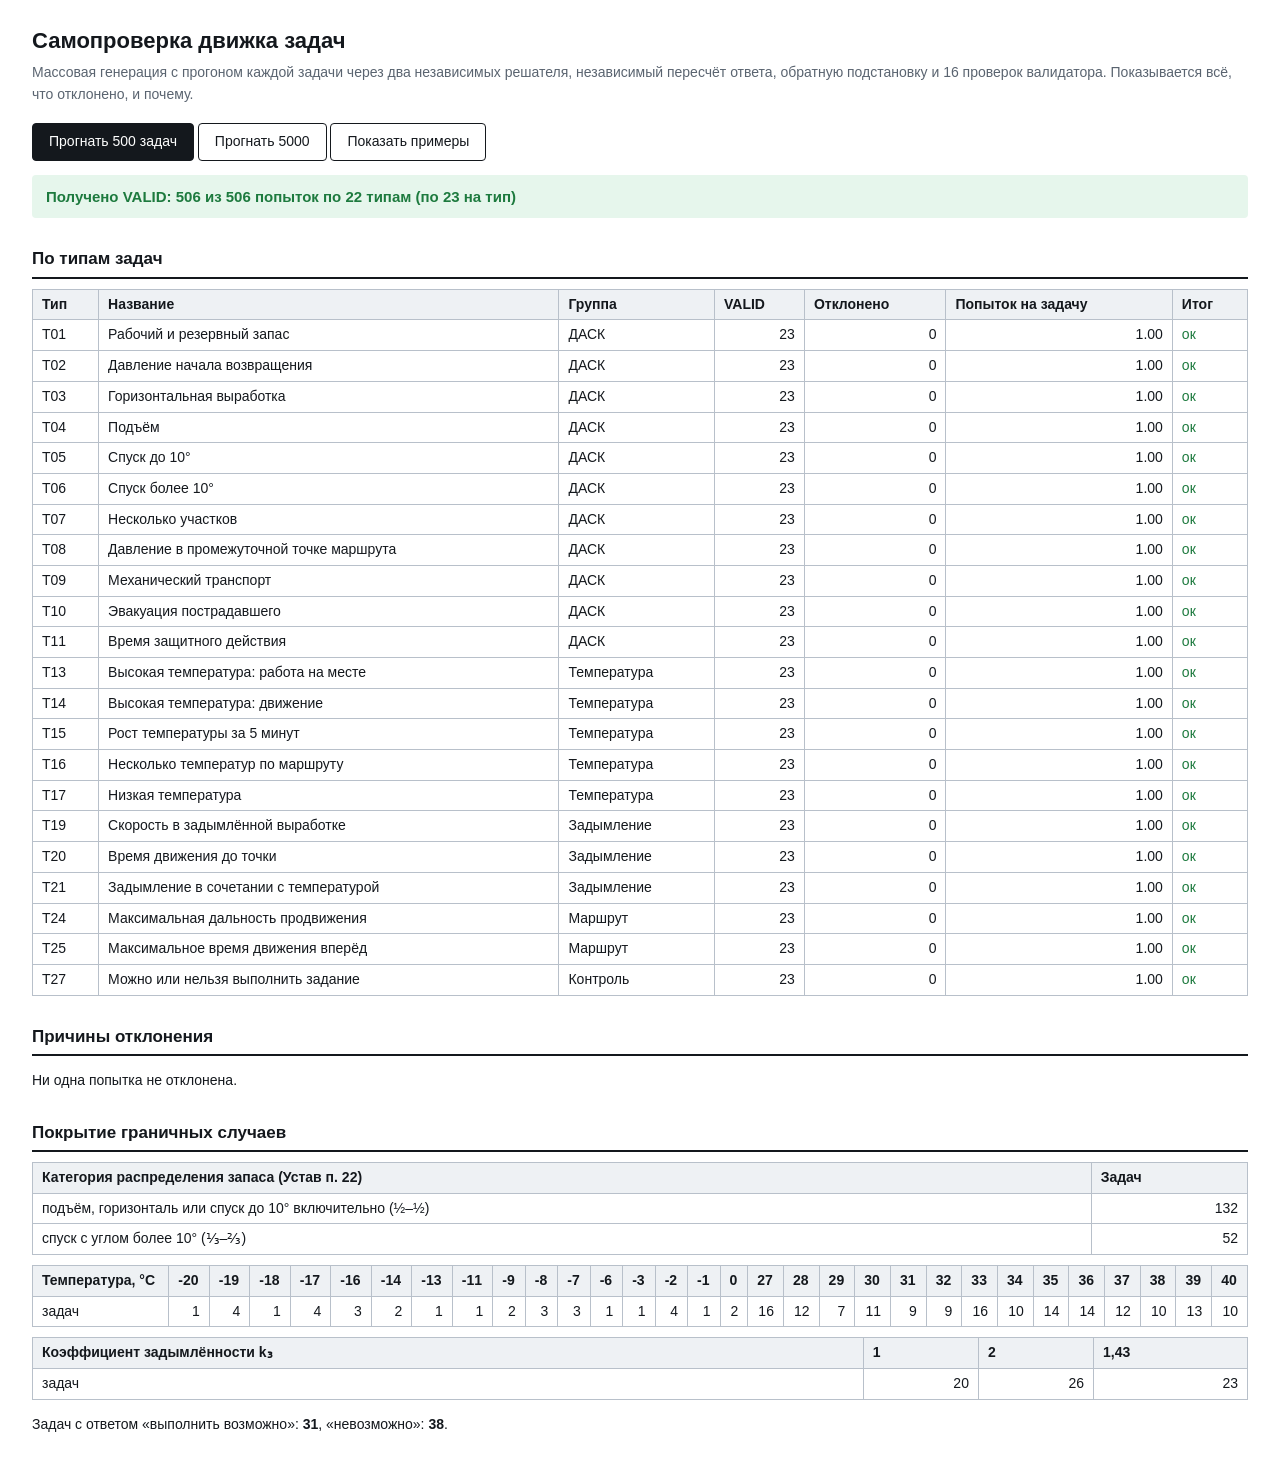
==== commit 824f44d9: "Версия 1.18.2: «Тесты» и «Экзамен» поменялись местами на главном экране Порядок карточек: Вопросы, З" ====
--- a/check-engine.html
+++ b/check-engine.html
@@ -49,23 +49,23 @@
 
 <div id="out"></div>
 
-<script src="app/config.js?v=1.18.1"></script>
-<script src="app/data/normative/sources.js?v=1.18.1"></script>
-<script src="app/data/normative/ustav-251.js?v=1.18.1"></script>
-<script src="app/data/normative/fnp-520-app6.js?v=1.18.1"></script>
-<script src="app/data/normative/fnp-520-app7.js?v=1.18.1"></script>
-<script src="app/data/normative/apparatus.js?v=1.18.1"></script>
-<script src="app/data/tasks/types.js?v=1.18.1"></script>
-<script src="app/data/tasks/ranges.js?v=1.18.1"></script>
-<script src="app/engine/rng.js?v=1.18.1"></script>
-<script src="app/engine/units.js?v=1.18.1"></script>
-<script src="app/engine/solvers/dask.js?v=1.18.1"></script>
-<script src="app/engine/solvers/thermal.js?v=1.18.1"></script>
-<script src="app/engine/solvers/smoke.js?v=1.18.1"></script>
-<script src="app/engine/scheme.js?v=1.18.1"></script>
-<script src="app/engine/generator.js?v=1.18.1"></script>
-<script src="app/engine/validator.js?v=1.18.1"></script>
-<script src="app/engine/pipeline.js?v=1.18.1"></script>
+<script src="app/config.js?v=1.18.2"></script>
+<script src="app/data/normative/sources.js?v=1.18.2"></script>
+<script src="app/data/normative/ustav-251.js?v=1.18.2"></script>
+<script src="app/data/normative/fnp-520-app6.js?v=1.18.2"></script>
+<script src="app/data/normative/fnp-520-app7.js?v=1.18.2"></script>
+<script src="app/data/normative/apparatus.js?v=1.18.2"></script>
+<script src="app/data/tasks/types.js?v=1.18.2"></script>
+<script src="app/data/tasks/ranges.js?v=1.18.2"></script>
+<script src="app/engine/rng.js?v=1.18.2"></script>
+<script src="app/engine/units.js?v=1.18.2"></script>
+<script src="app/engine/solvers/dask.js?v=1.18.2"></script>
+<script src="app/engine/solvers/thermal.js?v=1.18.2"></script>
+<script src="app/engine/solvers/smoke.js?v=1.18.2"></script>
+<script src="app/engine/scheme.js?v=1.18.2"></script>
+<script src="app/engine/generator.js?v=1.18.2"></script>
+<script src="app/engine/validator.js?v=1.18.2"></script>
+<script src="app/engine/pipeline.js?v=1.18.2"></script>
 <script>
 (function () {
   'use strict';
